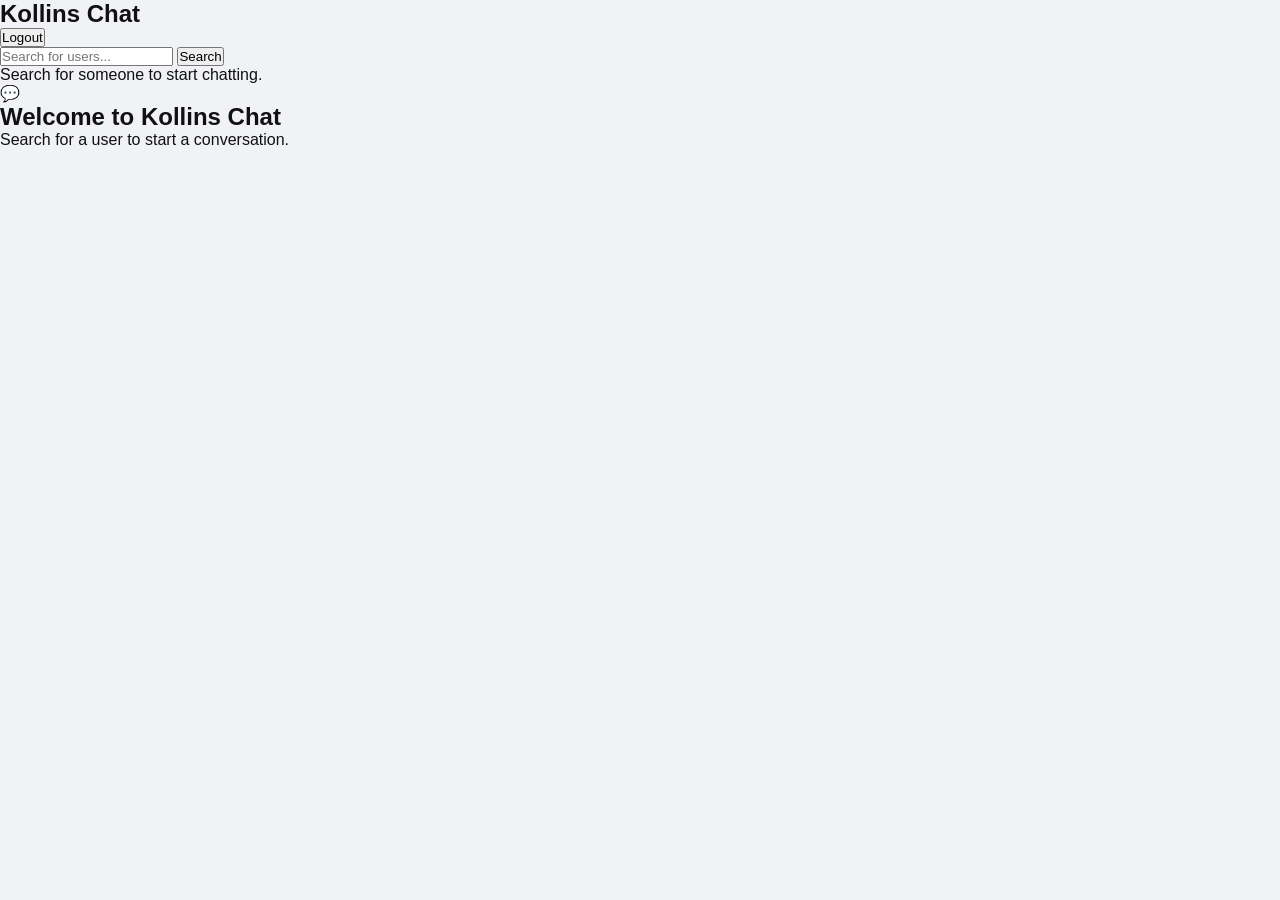
==== chat.html @ c1ad354c "Add files via upload" ====
<!DOCTYPE html>
<html lang="en">

<head>

<meta charset="UTF-8">

<meta
name="viewport"
content="width=device-width, initial-scale=1.0"
>

<meta
name="theme-color"
content="#075e54"
>

<title>
Kollins Chat
</title>

<link
rel="stylesheet"
href="style.css"
>

</head>


<body class="chat-page">


<div class="chat-app">


<!-- Sidebar -->

<aside class="chat-sidebar">


<div class="chat-header">

<div>

<h2>
Kollins Chat
</h2>

<p
id="myUsername"
>
</p>

</div>


<button
id="logoutBtn"
class="logout-button"
>
Logout
</button>

</div>


<!-- Search Users -->

<div class="user-search">

<input
type="text"
id="userSearchInput"
placeholder="Search for users..."
>

<button
id="searchUsersBtn"
>
Search
</button>

</div>


<!-- Search Results -->

<div
id="searchResults"
class="search-results"
>

<p>
Search for someone to start chatting.
</p>

</div>


</aside>


<!-- Main Chat Area -->

<main class="chat-main">


<!-- Empty Chat -->

<div
id="emptyChat"
class="empty-chat"
>

<div class="chat-logo">
💬
</div>

<h2>
Welcome to Kollins Chat
</h2>

<p>
Search for a user to start a conversation.
</p>

</div>


<!-- Active Chat -->

<div
id="activeChat"
class="active-chat"
style="display: none;"
>


<!-- Chat Header -->

<div class="conversation-header">


<div>

<h3
id="chatUserName"
>
User
</h3>


<p
id="chatUserUsername"
>
</p>

</div>


</div>


<!-- Messages -->

<div
id="messagesContainer"
class="messages-container"
>

</div>


<!-- Message Input -->

<form
id="messageForm"
class="message-form"
>


<input
type="text"
id="messageInput"
placeholder="Type a message..."
autocomplete="off"
required
>


<button
type="submit"
>
Send
</button>


</form>


</div>


</main>


</div>


<script
src="script.js"
>
</script>


</body>

</html>
---- style.css ----
/* ==========================================
   GENERAL RESET
========================================== */

* {
    margin: 0;
    padding: 0;
    box-sizing: border-box;
}


body {
    font-family: Arial, sans-serif;
    background: #f0f2f5;
    color: #111;
}


/* ==========================================
   WELCOME PAGE
========================================== */

.welcome-page {
    min-height: 100vh;
    display: flex;
    justify-content: center;
    align-items: center;
    background: #075e54;
    padding: 20px;
}


.welcome-container {
    width: 100%;
    max-width: 450px;
    background: white;
    padding: 40px 30px;
    border-radius: 20px;
    text-align: center;
    box-shadow: 0 10px 30px rgba(0, 0, 0, 0.2);
}


.welcome-logo {
    width: 80px;
    height: 80px;
    margin: 0 auto 20px;
    display: flex;
    justify-content: center;
    align-items: center;
    background: #075e54;
    color: white;
    border-radius: 50%;
    font-size: 40px;
}


.welcome-container h1 {
    color: #075e54;
    margin-bottom: 15px;
}


.welcome-container p {
    color: #666;
    line-height: 1.6;
    margin-bottom: 30px;
}


.welcome-buttons {
    display: flex;
    flex-direction: column;
    gap: 15px;
}


.welcome-button {
    display: block;
    width: 100%;
    padding: 15px;
    border-radius: 10px;
    text-decoration: none;
    font-size: 16px;
    font-weight: bold;
    transition: 0.3s;
}


.welcome-button.primary {
    background: #075e54;
    color: white;
}


.welcome-button.primary:hover {
    background: #064e46;
}


.welcome-button.secondary {
    background: white;
    color: #075e54;
    border: 2px solid #075e54;
}


.welcome-button.secondary:hover {
    background: #e9f5f3;
}


/* ==========================================
   AUTH PAGES
========================================== */

.auth-page {
    min-height: 100vh;
    display: flex;
    justify-content: center;
    align-items: center;
    background: #f0f2f5;
    padding: 20px;
}


.auth-container {
    width: 100%;
    max-width: 450px;
    background: white;
    padding: 35px 30px;
    border-radius: 20px;
    box-shadow: 0 10px 30px rgba(0, 0, 0, 0.15);
}


.auth-logo {
    width: 70px;
    height: 70px;
    margin: 0 auto 20px;
    display: flex;
    justify-content: center;
    align-items: center;
    background: #075e54;
    color: white;
    border-radius: 50%;
    font-size: 35px;
}


.auth-container h1 {
    text-align: center;
    color: #075e54;
    margin-bottom: 10px;
}


.auth-subtitle {
    text-align: center;
    color: #666;
    margin-bottom: 25px;
    line-height: 1.5;
}


/* ==========================================
   FORM
========================================== */

.auth-container form {
    display: flex;
    flex-direction: column;
}


.auth-container label {
    margin-bottom: 7px;
    color: #333;
    font-weight: bold;
}


.auth-container input {
    width: 100%;
    padding: 14px;
    margin-bottom: 18px;
    border: 1px solid #ccc;
    border-radius: 8px;
    font-size: 16px;
    outline: none;
}


.auth-container input:focus {
    border-color: #075e54;
    box-shadow: 0 0 0 2px rgba(7, 94, 84, 0.1);
}


/* ==========================================
   AUTH BUTTON
========================================== */

.auth-button {
    width: 100%;
    padding: 15px;
    margin-top: 5px;
    border: none;
    border-radius: 8px;
    background: #075e54;
    color: white;
    font-size: 16px;
    font-weight: bold;
    cursor: pointer;
    transition: 0.3s;
}


.auth-button:hover {
    background:
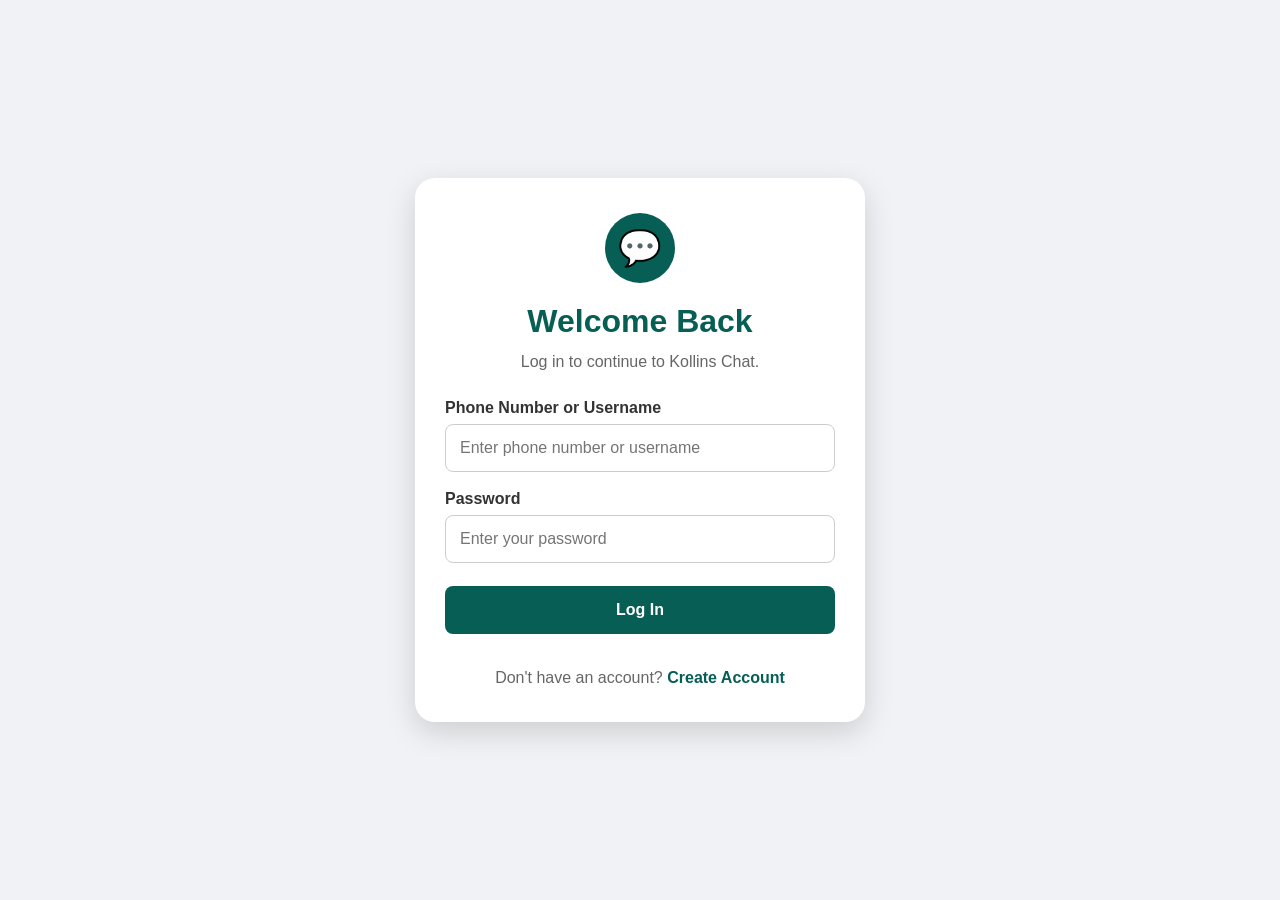
==== commit daaaf823: "Update chat.html" ====
--- a/chat.html
+++ b/chat.html
@@ -33,12 +33,11 @@
 <div class="chat-app">
 
 
-<!-- Sidebar -->
-
 <aside class="chat-sidebar">
 
 
 <div class="chat-header">
+
 
 <div>
 
@@ -46,9 +45,8 @@
 Kollins Chat
 </h2>
 
-<p
-id="myUsername"
->
+
+<p id="myUsername">
 </p>
 
 </div>
@@ -61,37 +59,67 @@
 Logout
 </button>
 
-</div>
-
-
-<!-- Search Users -->
-
-<div class="user-search">
+
+</div>
+
+
+<div class="contacts-title">
+
+
+<h3>
+Chats
+</h3>
+
+
+<button
+id="addFriendBtn"
+class="add-friend-button"
+>
++
+</button>
+
+
+</div>
+
+
+<div
+id="addFriendBox"
+class="add-friend-box"
+style="display: none;"
+>
+
 
 <input
-type="text"
-id="userSearchInput"
-placeholder="Search for users..."
->
-
-<button
-id="searchUsersBtn"
->
-Search
-</button>
-
-</div>
-
-
-<!-- Search Results -->
-
-<div
-id="searchResults"
-class="search-results"
->
-
-<p>
-Search for someone to start chatting.
+type="tel"
+id="friendPhone"
+placeholder="Enter friend's phone number"
+>
+
+
+<button
+id="addFriendSubmit"
+>
+Add
+</button>
+
+
+<p
+id="addFriendMessage"
+>
+</p>
+
+
+</div>
+
+
+<div
+id="contactsList"
+class="contacts-list"
+>
+
+<p class="empty-contacts">
+No chats yet.
+Tap + to add a friend.
 </p>
 
 </div>
@@ -100,34 +128,32 @@
 </aside>
 
 
-<!-- Main Chat Area -->
-
 <main class="chat-main">
 
-
-<!-- Empty Chat -->
 
 <div
 id="emptyChat"
 class="empty-chat"
 >
 
+
 <div class="chat-logo">
 💬
 </div>
+
 
 <h2>
 Welcome to Kollins Chat
 </h2>
 
+
 <p>
-Search for a user to start a conversation.
-</p>
-
-</div>
-
-
-<!-- Active Chat -->
+Add a friend using their registered phone number to start chatting.
+</p>
+
+
+</div>
+
 
 <div
 id="activeChat"
@@ -136,8 +162,6 @@
 >
 
 
-<!-- Chat Header -->
-
 <div class="conversation-header">
 
 
@@ -161,17 +185,12 @@
 </div>
 
 
-<!-- Messages -->
-
 <div
 id="messagesContainer"
 class="messages-container"
 >
-
-</div>
-
-
-<!-- Message Input -->
+</div>
+
 
 <form
 id="messageForm"
@@ -207,12 +226,9 @@
 </div>
 
 
-<script
-src="script.js"
->
-</script>
+<script src="script.js"></script>
 
 
 </body>
 
-</html>+</html>
--- a/style.css
+++ b/style.css
@@ -217,4 +217,517 @@
 
 
 .auth-button:hover {
-    background:
+    background: #064e46;
+}
+
+
+.auth-button:active {
+    transform: scale(0.98);
+}
+
+
+/* ==========================================
+   AUTH MESSAGE
+========================================== */
+
+.auth-message {
+    min-height: 20px;
+    margin-top: 15px;
+    text-align: center;
+    color: #075e54;
+    font-size: 14px;
+}
+
+
+/* ==========================================
+   DIVIDER
+========================================== */
+
+.auth-divider {
+    display: flex;
+    align-items: center;
+    gap: 10px;
+    margin: 25px 0;
+    color: #999;
+    font-size: 14px;
+}
+
+
+.auth-divider::before,
+.auth-divider::after {
+    content: "";
+    flex: 1;
+    height: 1px;
+    background: #ddd;
+}
+
+
+/* ==========================================
+   AUTH SWITCH
+========================================== */
+
+.auth-switch {
+    text-align: center;
+    color: #666;
+}
+
+
+.auth-switch a {
+    color: #075e54;
+    font-weight: bold;
+    text-decoration: none;
+}
+
+
+.auth-switch a:hover {
+    text-decoration: underline;
+}
+
+
+/* ==========================================
+   CHAT PAGE
+========================================== */
+
+.chat-page {
+    min-height: 100vh;
+    background: #e5ddd5;
+}
+
+
+.chat-app {
+    width: 100%;
+    height: 100vh;
+    display: flex;
+    overflow: hidden;
+}
+
+
+/* ==========================================
+   CHAT SIDEBAR
+========================================== */
+
+.chat-sidebar {
+    width: 360px;
+    min-width: 300px;
+    background: white;
+    border-right: 1px solid #ddd;
+    display: flex;
+    flex-direction: column;
+}
+
+
+.chat-header {
+    min-height: 70px;
+    padding: 15px 20px;
+    background: #075e54;
+    color: white;
+    display: flex;
+    justify-content: space-between;
+    align-items: center;
+}
+
+
+.chat-header h2 {
+    font-size: 20px;
+    margin-bottom: 4px;
+}
+
+
+.chat-header p {
+    font-size: 13px;
+    opacity: 0.9;
+}
+
+
+.logout-button {
+    padding: 9px 14px;
+    border: 1px solid rgba(255, 255, 255, 0.6);
+    border-radius: 7px;
+    background: transparent;
+    color: white;
+    cursor: pointer;
+    font-weight: bold;
+}
+
+
+.logout-button:hover {
+    background: rgba(255, 255, 255, 0.15);
+}
+
+
+/* ==========================================
+   USER SEARCH
+========================================== */
+
+.user-search {
+    padding: 15px;
+    display: flex;
+    gap: 8px;
+    border-bottom: 1px solid #eee;
+}
+
+
+.user-search input {
+    flex: 1;
+    min-width: 0;
+    padding: 12px;
+    border: 1px solid #ccc;
+    border-radius: 8px;
+    outline: none;
+    font-size: 14px;
+}
+
+
+.user-search input:focus {
+    border-color: #075e54;
+}
+
+
+.user-search button {
+    padding: 12px 14px;
+    border: none;
+    border-radius: 8px;
+    background: #075e54;
+    color: white;
+    cursor: pointer;
+    font-weight: bold;
+}
+
+
+.user-search button:hover {
+    background: #064e46;
+}
+
+
+/* ==========================================
+   SEARCH RESULTS
+========================================== */
+
+.search-results {
+    flex: 1;
+    overflow-y: auto;
+    padding: 10px;
+}
+
+
+.search-results > p {
+    padding: 20px 10px;
+    text-align: center;
+    color: #777;
+    font-size: 14px;
+}
+
+
+.user-result {
+    width: 100%;
+    padding: 14px;
+    margin-bottom: 8px;
+    border: none;
+    border-radius: 8px;
+    background: #f5f5f5;
+    text-align: left;
+    cursor: pointer;
+    display: flex;
+    flex-direction: column;
+    gap: 5px;
+}
+
+
+.user-result:hover {
+    background: #e9f5f3;
+}
+
+
+.user-result strong {
+    color: #222;
+    font-size: 15px;
+}
+
+
+.user-result span {
+    color: #777;
+    font-size: 13px;
+}
+
+
+/* ==========================================
+   MAIN CHAT AREA
+========================================== */
+
+.chat-main {
+    flex: 1;
+    min-width: 0;
+    display: flex;
+    flex-direction: column;
+}
+
+
+.empty-chat {
+    height: 100%;
+    display: flex;
+    flex-direction: column;
+    justify-content: center;
+    align-items: center;
+    text-align: center;
+    padding: 30px;
+}
+
+
+.chat-logo {
+    width: 80px;
+    height: 80px;
+    display: flex;
+    justify-content: center;
+    align-items: center;
+    margin-bottom: 20px;
+    background: #075e54;
+    border-radius: 50%;
+    font-size: 40px;
+}
+
+
+.empty-chat h2 {
+    color: #075e54;
+    margin-bottom: 10px;
+}
+
+
+.empty-chat p {
+    color: #666;
+}
+
+
+/* ==========================================
+   ACTIVE CHAT
+========================================== */
+
+.active-chat {
+    height: 100%;
+    display: flex;
+    flex-direction: column;
+}
+
+
+.conversation-header {
+    min-height: 70px;
+    padding: 15px 20px;
+    background: #075e54;
+    color: white;
+    display: flex;
+    align-items: center;
+}
+
+
+.conversation-header h3 {
+    font-size: 18px;
+    margin-bottom: 4px;
+}
+
+
+.conversation-header p {
+    font-size: 13px;
+    opacity: 0.9;
+}
+
+
+/* ==========================================
+   MESSAGES
+========================================== */
+
+.messages-container {
+    flex: 1;
+    overflow-y: auto;
+    padding: 20px;
+    display: flex;
+    flex-direction: column;
+    gap: 10px;
+}
+
+
+.message {
+    display: flex;
+    width: 100%;
+}
+
+
+.message.sent {
+    justify-content: flex-end;
+}
+
+
+.message.received {
+    justify-content: flex-start;
+}
+
+
+.message-bubble {
+    max-width: 70%;
+    padding: 10px 12px;
+    border-radius: 10px;
+    word-wrap: break-word;
+}
+
+
+.message.sent .message-bubble {
+    background: #dcf8c6;
+    border-bottom-right-radius: 3px;
+}
+
+
+.message.received .message-bubble {
+    background: white;
+    border-bottom-left-radius: 3px;
+}
+
+
+.message-bubble p {
+    margin: 0 0 5px;
+    line-height: 1.4;
+}
+
+
+.message-bubble small {
+    display: block;
+    text-align: right;
+    color: #777;
+    font-size: 10px;
+}
+
+
+.no-messages {
+    text-align: center;
+    color: #777;
+    margin: auto;
+}
+
+
+/* ==========================================
+   MESSAGE FORM
+========================================== */
+
+.message-form {
+    padding: 12px;
+    background: white;
+    display: flex;
+    gap: 10px;
+}
+
+
+.message-form input {
+    flex: 1;
+    min-width: 0;
+    padding: 13px 15px;
+    border: 1px solid #ccc;
+    border-radius: 25px;
+    outline: none;
+    font-size: 15px;
+}
+
+
+.message-form input:focus {
+    border-color: #075e54;
+}
+
+
+.message-form button {
+    padding: 0 22px;
+    border: none;
+    border-radius: 25px;
+    background: #075e54;
+    color: white;
+    font-weight: bold;
+    cursor: pointer;
+}
+
+
+.message-form button:hover {
+    background: #064e46;
+}
+
+
+/* ==========================================
+   MOBILE RESPONSIVE
+========================================== */
+
+@media (max-width: 700px) {
+
+    .chat-app {
+        height: 100vh;
+    }
+
+
+    .chat-sidebar {
+        width: 100%;
+        min-width: 0;
+    }
+
+
+    .chat-main {
+        display: none;
+    }
+
+
+    .chat-sidebar.chat-open {
+        display: none;
+    }
+
+
+    .message-bubble {
+        max-width: 85%;
+    }
+
+}
+
+
+@media (max-width: 480px) {
+
+    .welcome-container {
+        padding: 30px 20px;
+    }
+
+
+    .auth-container {
+        padding: 30px 20px;
+    }
+
+
+    .welcome-container h1 {
+        font-size: 25px;
+    }
+
+
+    .auth-container h1 {
+        font-size: 25px;
+    }
+
+
+    .chat-header {
+        padding: 12px 15px;
+    }
+
+
+    .chat-header h2 {
+        font-size: 18px;
+    }
+
+
+    .user-search {
+        padding: 10px;
+    }
+
+
+    .messages-container {
+        padding: 12px;
+    }
+
+
+    .message-form {
+        padding: 8px;
+    }
+
+
+    .message-form button {
+        padding: 0 16px;
+    }
+
+}
